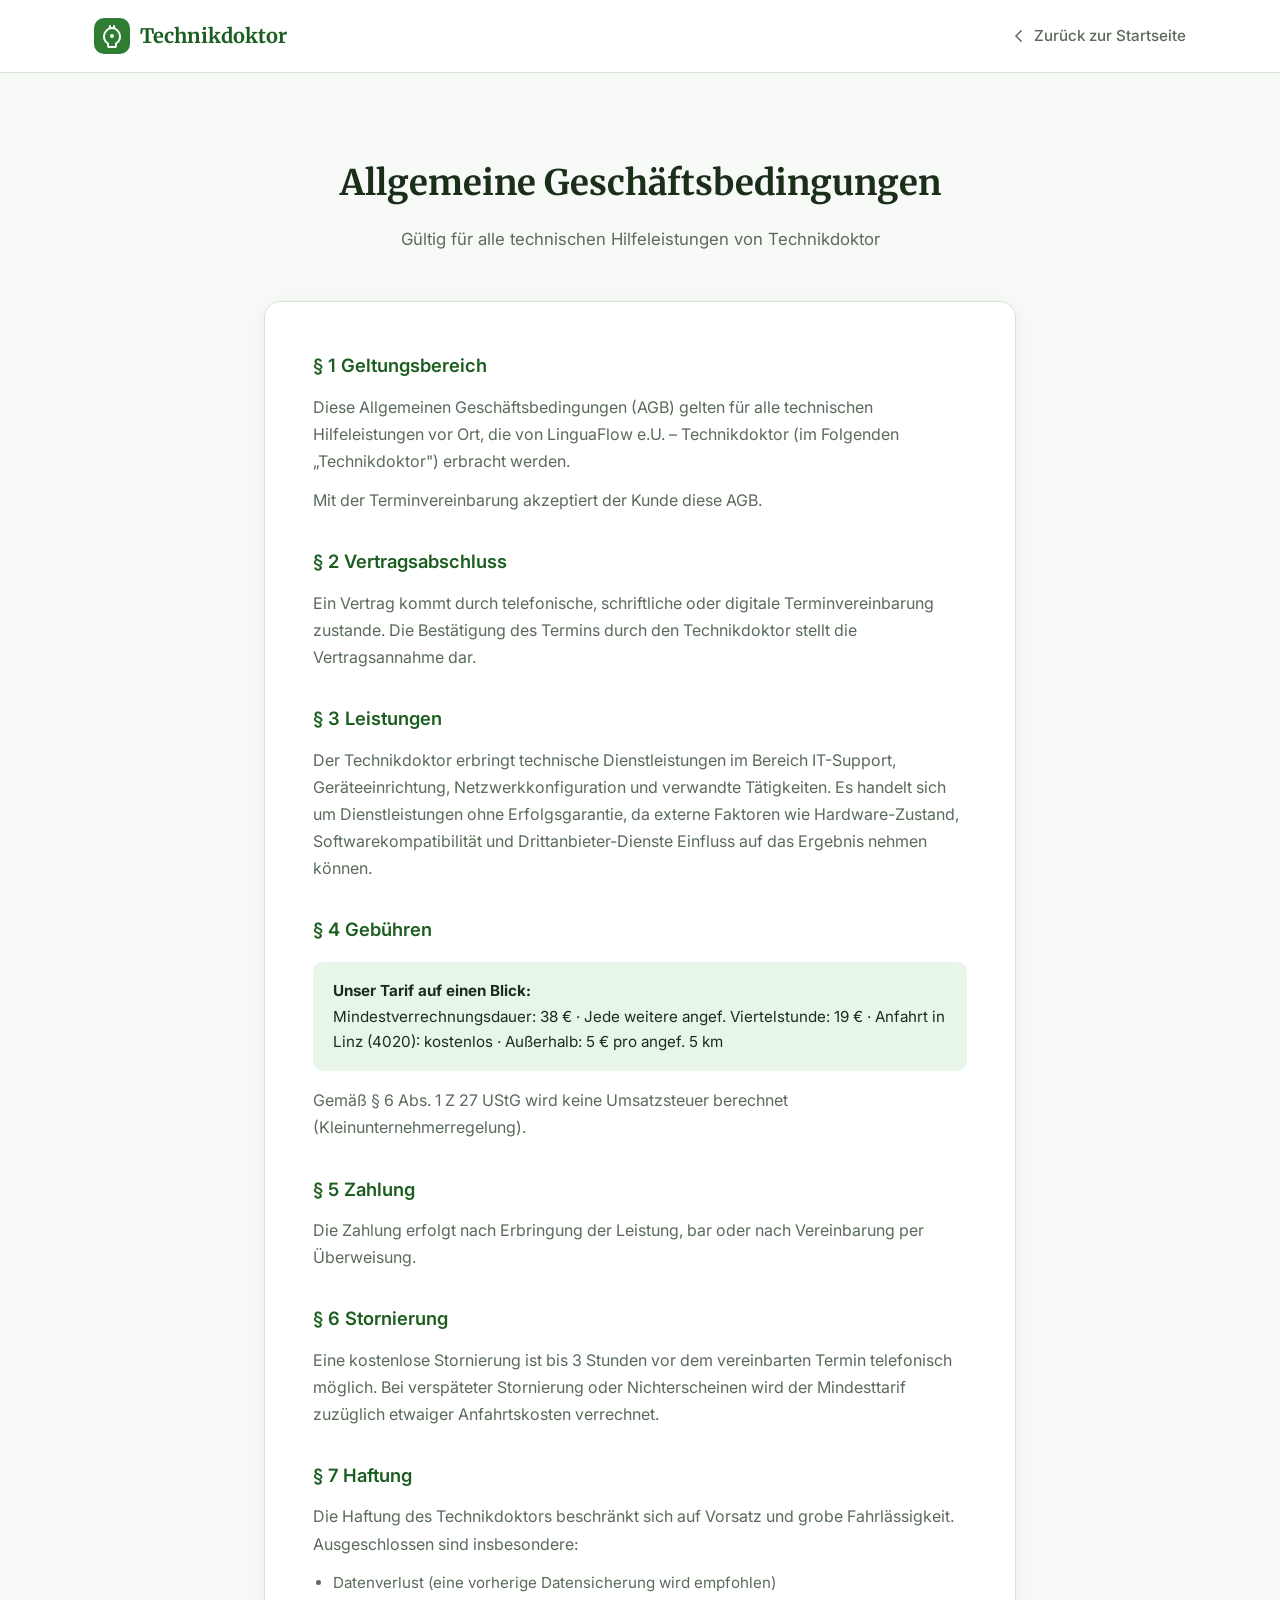
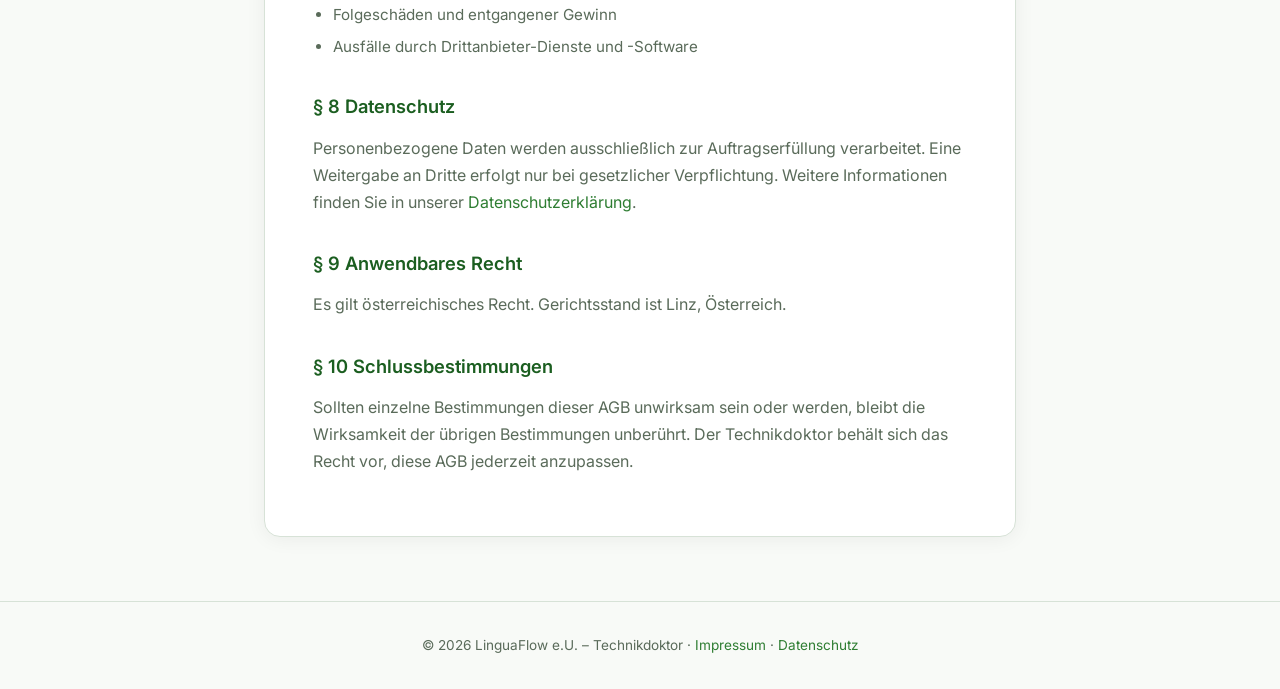
==== agb.html @ 2187cac1 "Technikdoktor Website Relaunch" ====
<!DOCTYPE html>
<html lang="de">
<head>
    <meta charset="UTF-8">
    <meta name="viewport" content="width=device-width, initial-scale=1.0">
    <title>AGB – Technikdoktor</title>
    <meta name="description" content="Allgemeine Geschäftsbedingungen von Technikdoktor – IT-Hausbesuchservice in Oberösterreich.">
    <link rel="preconnect" href="https://fonts.googleapis.com">
    <link rel="preconnect" href="https://fonts.gstatic.com" crossorigin>
    <link href="https://fonts.googleapis.com/css2?family=Inter:wght@300;400;500;600;700&family=Merriweather:wght@400;700&display=swap" rel="stylesheet">
    <style>
        *, *::before, *::after { margin: 0; padding: 0; box-sizing: border-box; }
        :root {
            --color-bg: #F8FAF7; --color-surface: #FFFFFF; --color-text: #1A2E1A;
            --color-text-secondary: #5A6B5A; --color-accent: #2E7D32;
            --color-accent-dark: #1B5E20; --color-accent-light: #E8F5E9;
            --color-border: #D7E2D7;
            --font-sans: 'Inter', -apple-system, BlinkMacSystemFont, sans-serif;
            --font-serif: 'Merriweather', Georgia, serif;
            --max-width: 800px; --radius: 16px;
            --shadow: 0 2px 20px rgba(0,0,0,0.06);
        }
        html { scroll-behavior: smooth; font-size: 16px; }
        body { font-family: var(--font-sans); background: var(--color-bg); color: var(--color-text); line-height: 1.7; -webkit-font-smoothing: antialiased; }

        nav { background: rgba(255,255,255,0.92); backdrop-filter: blur(20px); border-bottom: 1px solid var(--color-border); position: sticky; top: 0; z-index: 100; }
        nav .nav-inner { max-width: 1140px; margin: 0 auto; padding: 0 24px; display: flex; align-items: center; justify-content: space-between; height: 72px; }
        .nav-logo { display: flex; align-items: center; gap: 10px; font-family: var(--font-serif); font-weight: 700; font-size: 1.25rem; color: var(--color-accent-dark); text-decoration: none; }
        .nav-logo svg { width: 36px; height: 36px; }
        .nav-back { display: flex; align-items: center; gap: 6px; color: var(--color-text-secondary); text-decoration: none; font-size: 0.95rem; font-weight: 500; transition: 0.3s ease; }
        .nav-back:hover { color: var(--color-accent); }
        .nav-back svg { width: 18px; height: 18px; }

        .container { max-width: var(--max-width); margin: 0 auto; padding: 0 24px; }
        .page-header { padding: 80px 0 48px; text-align: center; }
        .page-header h1 { font-family: var(--font-serif); font-size: 2.2rem; margin-bottom: 12px; }
        .page-header p { color: var(--color-text-secondary); font-size: 1.05rem; }

        .content-card { background: var(--color-surface); border-radius: var(--radius); padding: 48px; box-shadow: var(--shadow); margin-bottom: 64px; border: 1px solid var(--color-border); }
        .content-card h2 { font-size: 1.15rem; color: var(--color-accent-dark); margin: 32px 0 12px; font-weight: 600; }
        .content-card h2:first-child { margin-top: 0; }
        .content-card p { color: var(--color-text-secondary); margin-bottom: 12px; }
        .content-card a { color: var(--color-accent); text-decoration: none; }
        .content-card a:hover { text-decoration: underline; }
        .content-card ul { margin: 8px 0 16px 20px; color: var(--color-text-secondary); }
        .content-card li { margin-bottom: 6px; font-size: 0.95rem; }

        .highlight-box { background: var(--color-accent-light); border-radius: 10px; padding: 16px 20px; margin: 16px 0; font-size: 0.95rem; color: var(--color-text); }

        footer { text-align: center; padding: 32px 0; color: var(--color-text-secondary); font-size: 0.85rem; border-top: 1px solid var(--color-border); }
        footer a { color: var(--color-accent); text-decoration: none; }

        @media (max-width: 768px) { .content-card { padding: 28px 20px; } }
    </style>
</head>
<body>

<nav>
    <div class="nav-inner">
        <a href="index.html" class="nav-logo">
            <svg viewBox="0 0 36 36" fill="none"><rect width="36" height="36" rx="10" fill="#2E7D32"/><path d="M10 18.5C10 14 13.5 10 18 10s8 4 8 8.5c0 3-1.5 5.5-4 7v2.5a1 1 0 01-1 1h-6a1 1 0 01-1-1v-2.5c-2.5-1.5-4-4-4-7z" stroke="#fff" stroke-width="2" stroke-linecap="round" stroke-linejoin="round"/><path d="M15 29h6M16 10V8M20 10V8" stroke="#fff" stroke-width="2" stroke-linecap="round"/><circle cx="18" cy="18" r="2" fill="#fff"/></svg>
            Technikdoktor
        </a>
        <a href="index.html" class="nav-back">
            <svg fill="none" viewBox="0 0 24 24" stroke="currentColor" stroke-width="2"><path stroke-linecap="round" d="M15 19l-7-7 7-7"/></svg>
            Zurück zur Startseite
        </a>
    </div>
</nav>

<div class="container">
    <div class="page-header">
        <h1>Allgemeine Geschäftsbedingungen</h1>
        <p>Gültig für alle technischen Hilfeleistungen von Technikdoktor</p>
    </div>

    <div class="content-card">
        <h2>§ 1 Geltungsbereich</h2>
        <p>Diese Allgemeinen Geschäftsbedingungen (AGB) gelten für alle technischen Hilfeleistungen vor Ort, die von LinguaFlow e.U. – Technikdoktor (im Folgenden „Technikdoktor") erbracht werden.</p>
        <p>Mit der Terminvereinbarung akzeptiert der Kunde diese AGB.</p>

        <h2>§ 2 Vertragsabschluss</h2>
        <p>Ein Vertrag kommt durch telefonische, schriftliche oder digitale Terminvereinbarung zustande. Die Bestätigung des Termins durch den Technikdoktor stellt die Vertragsannahme dar.</p>

        <h2>§ 3 Leistungen</h2>
        <p>Der Technikdoktor erbringt technische Dienstleistungen im Bereich IT-Support, Geräteeinrichtung, Netzwerkkonfiguration und verwandte Tätigkeiten. Es handelt sich um Dienstleistungen ohne Erfolgsgarantie, da externe Faktoren wie Hardware-Zustand, Softwarekompatibilität und Drittanbieter-Dienste Einfluss auf das Ergebnis nehmen können.</p>

        <h2>§ 4 Gebühren</h2>
        <div class="highlight-box">
            <strong>Unser Tarif auf einen Blick:</strong><br>
            Mindestverrechnungsdauer: 38 € · Jede weitere angef. Viertelstunde: 19 € · Anfahrt in Linz (4020): kostenlos · Außerhalb: 5 € pro angef. 5 km
        </div>
        <p>Gemäß § 6 Abs. 1 Z 27 UStG wird keine Umsatzsteuer berechnet (Kleinunternehmerregelung).</p>

        <h2>§ 5 Zahlung</h2>
        <p>Die Zahlung erfolgt nach Erbringung der Leistung, bar oder nach Vereinbarung per Überweisung.</p>

        <h2>§ 6 Stornierung</h2>
        <p>Eine kostenlose Stornierung ist bis 3 Stunden vor dem vereinbarten Termin telefonisch möglich. Bei verspäteter Stornierung oder Nichterscheinen wird der Mindesttarif zuzüglich etwaiger Anfahrtskosten verrechnet.</p>

        <h2>§ 7 Haftung</h2>
        <p>Die Haftung des Technikdoktors beschränkt sich auf Vorsatz und grobe Fahrlässigkeit. Ausgeschlossen sind insbesondere:</p>
        <ul>
            <li>Datenverlust (eine vorherige Datensicherung wird empfohlen)</li>
            <li>Folgeschäden und entgangener Gewinn</li>
            <li>Ausfälle durch Drittanbieter-Dienste und -Software</li>
        </ul>

        <h2>§ 8 Datenschutz</h2>
        <p>Personenbezogene Daten werden ausschließlich zur Auftragserfüllung verarbeitet. Eine Weitergabe an Dritte erfolgt nur bei gesetzlicher Verpflichtung. Weitere Informationen finden Sie in unserer <a href="datenschutz.html">Datenschutzerklärung</a>.</p>

        <h2>§ 9 Anwendbares Recht</h2>
        <p>Es gilt österreichisches Recht. Gerichtsstand ist Linz, Österreich.</p>

        <h2>§ 10 Schlussbestimmungen</h2>
        <p>Sollten einzelne Bestimmungen dieser AGB unwirksam sein oder werden, bleibt die Wirksamkeit der übrigen Bestimmungen unberührt. Der Technikdoktor behält sich das Recht vor, diese AGB jederzeit anzupassen.</p>
    </div>
</div>

<footer>
    <div class="container">
        <p>&copy; 2026 LinguaFlow e.U. – Technikdoktor &middot; <a href="impressum.html">Impressum</a> &middot; <a href="datenschutz.html">Datenschutz</a></p>
    </div>
</footer>

</body>
</html>
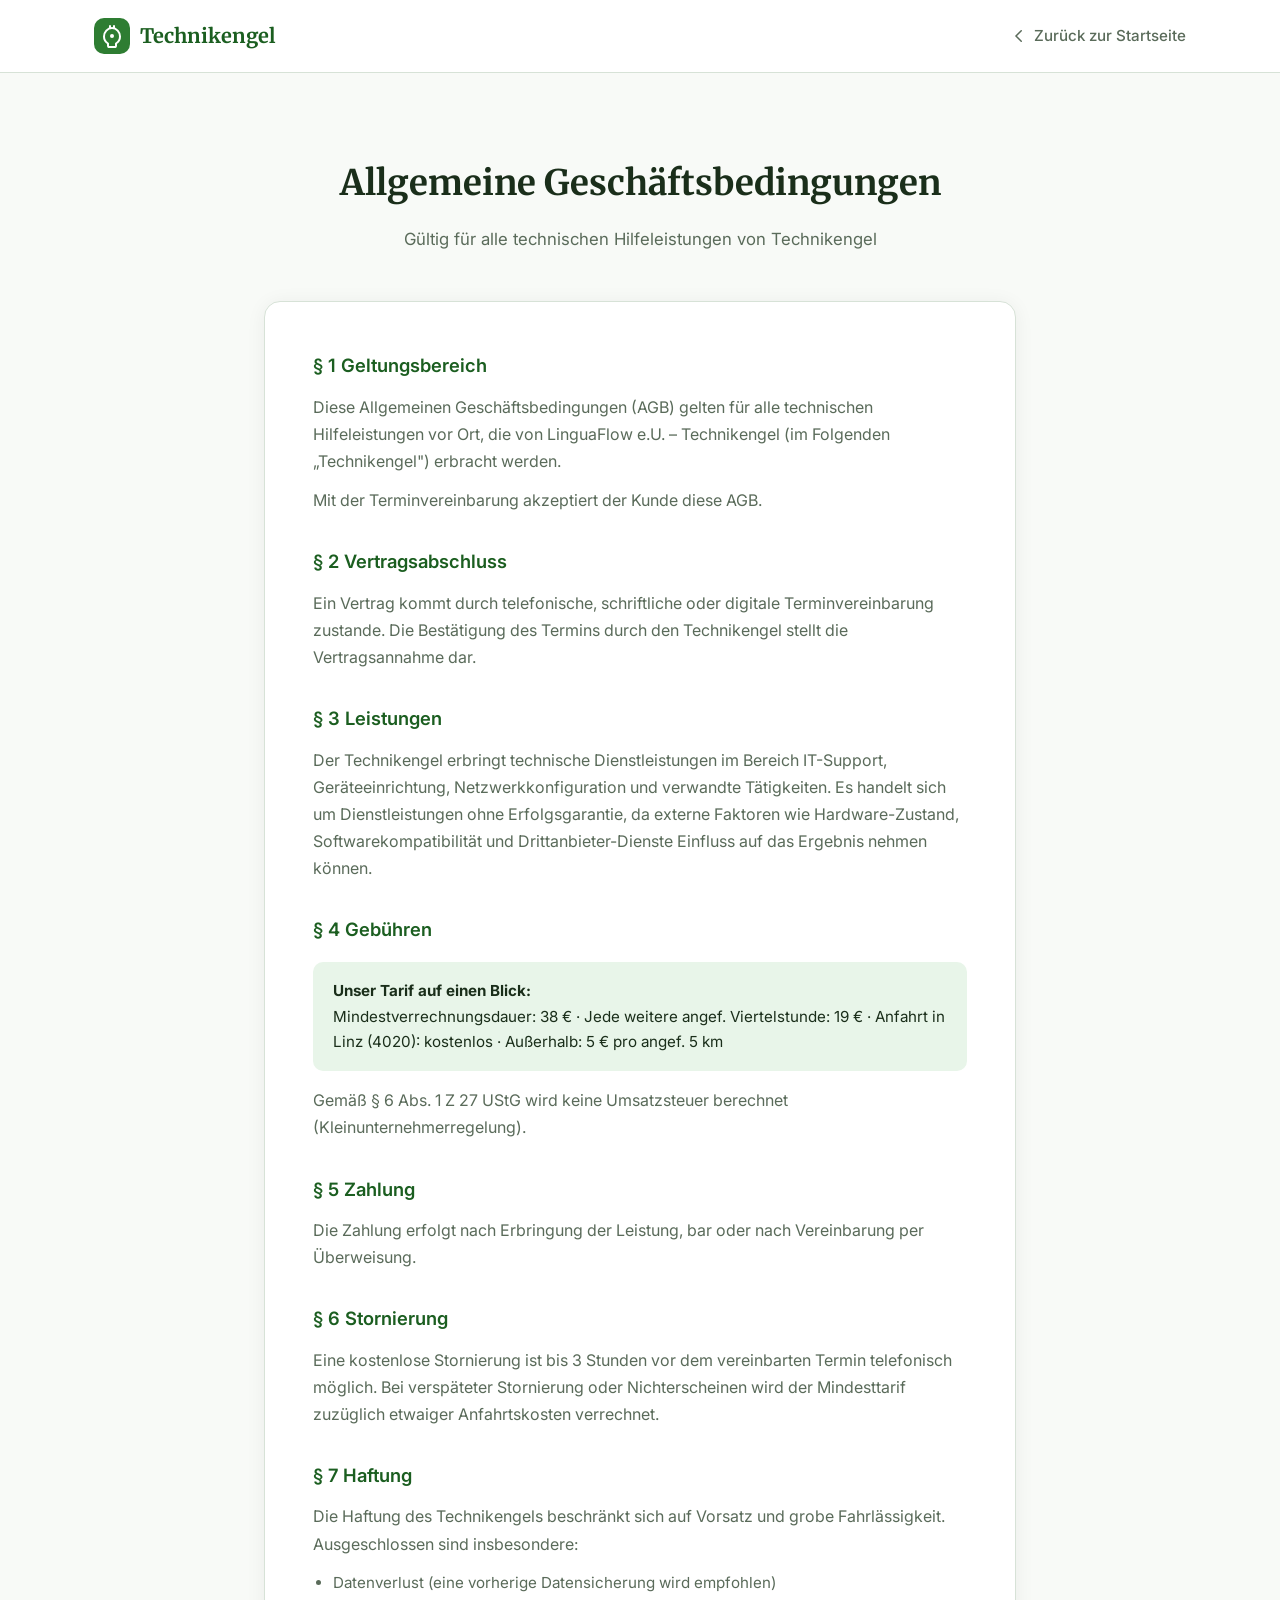
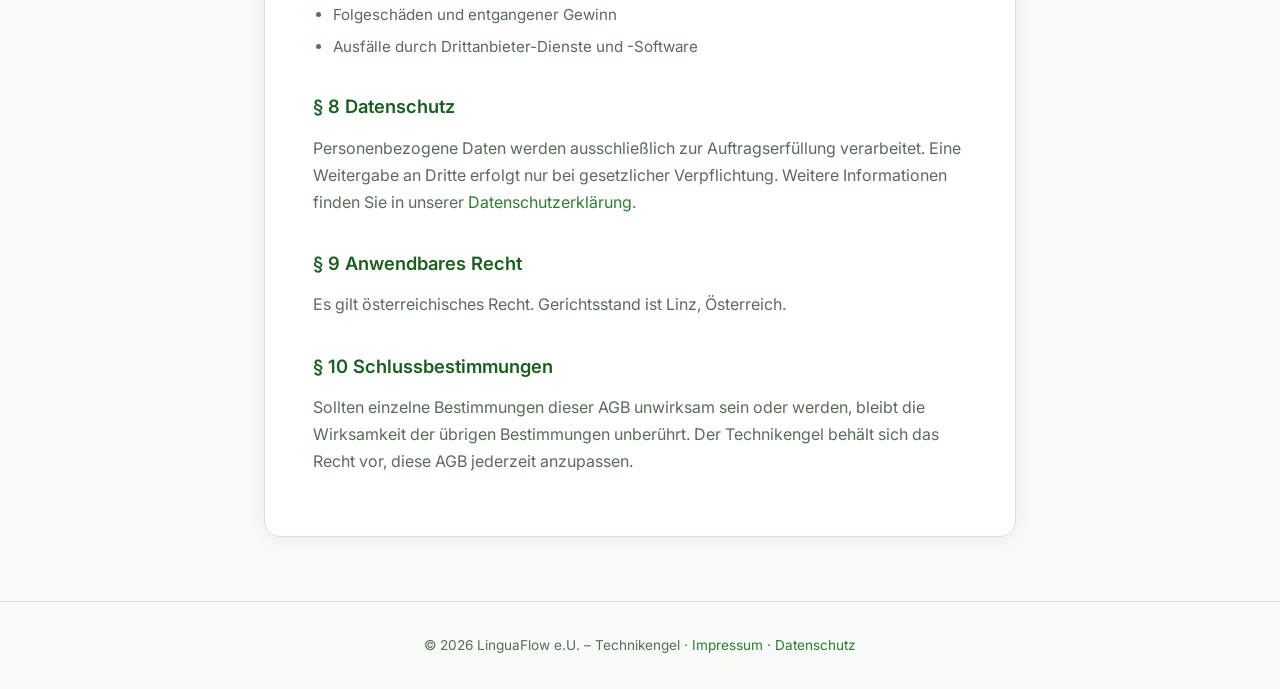
==== commit fe692bc6: "Rename site to Technikengel and move to technikengel.at / Website in Technikengel umbenennen und auf" ====
--- a/agb.html
+++ b/agb.html
@@ -3,8 +3,8 @@
 <head>
     <meta charset="UTF-8">
     <meta name="viewport" content="width=device-width, initial-scale=1.0">
-    <title>AGB – Technikdoktor</title>
-    <meta name="description" content="Allgemeine Geschäftsbedingungen von Technikdoktor – IT-Hausbesuchservice in Oberösterreich.">
+    <title>AGB – Technikengel</title>
+    <meta name="description" content="Allgemeine Geschäftsbedingungen von Technikengel – IT-Hausbesuchservice in Oberösterreich.">
     <link rel="preconnect" href="https://fonts.googleapis.com">
     <link rel="preconnect" href="https://fonts.gstatic.com" crossorigin>
     <link href="https://fonts.googleapis.com/css2?family=Inter:wght@300;400;500;600;700&family=Merriweather:wght@400;700&display=swap" rel="stylesheet">
@@ -59,7 +59,7 @@
     <div class="nav-inner">
         <a href="index.html" class="nav-logo">
             <svg viewBox="0 0 36 36" fill="none"><rect width="36" height="36" rx="10" fill="#2E7D32"/><path d="M10 18.5C10 14 13.5 10 18 10s8 4 8 8.5c0 3-1.5 5.5-4 7v2.5a1 1 0 01-1 1h-6a1 1 0 01-1-1v-2.5c-2.5-1.5-4-4-4-7z" stroke="#fff" stroke-width="2" stroke-linecap="round" stroke-linejoin="round"/><path d="M15 29h6M16 10V8M20 10V8" stroke="#fff" stroke-width="2" stroke-linecap="round"/><circle cx="18" cy="18" r="2" fill="#fff"/></svg>
-            Technikdoktor
+            Technikengel
         </a>
         <a href="index.html" class="nav-back">
             <svg fill="none" viewBox="0 0 24 24" stroke="currentColor" stroke-width="2"><path stroke-linecap="round" d="M15 19l-7-7 7-7"/></svg>
@@ -71,19 +71,19 @@
 <div class="container">
     <div class="page-header">
         <h1>Allgemeine Geschäftsbedingungen</h1>
-        <p>Gültig für alle technischen Hilfeleistungen von Technikdoktor</p>
+        <p>Gültig für alle technischen Hilfeleistungen von Technikengel</p>
     </div>
 
     <div class="content-card">
         <h2>§ 1 Geltungsbereich</h2>
-        <p>Diese Allgemeinen Geschäftsbedingungen (AGB) gelten für alle technischen Hilfeleistungen vor Ort, die von LinguaFlow e.U. – Technikdoktor (im Folgenden „Technikdoktor") erbracht werden.</p>
+        <p>Diese Allgemeinen Geschäftsbedingungen (AGB) gelten für alle technischen Hilfeleistungen vor Ort, die von LinguaFlow e.U. – Technikengel (im Folgenden „Technikengel") erbracht werden.</p>
         <p>Mit der Terminvereinbarung akzeptiert der Kunde diese AGB.</p>
 
         <h2>§ 2 Vertragsabschluss</h2>
-        <p>Ein Vertrag kommt durch telefonische, schriftliche oder digitale Terminvereinbarung zustande. Die Bestätigung des Termins durch den Technikdoktor stellt die Vertragsannahme dar.</p>
+        <p>Ein Vertrag kommt durch telefonische, schriftliche oder digitale Terminvereinbarung zustande. Die Bestätigung des Termins durch den Technikengel stellt die Vertragsannahme dar.</p>
 
         <h2>§ 3 Leistungen</h2>
-        <p>Der Technikdoktor erbringt technische Dienstleistungen im Bereich IT-Support, Geräteeinrichtung, Netzwerkkonfiguration und verwandte Tätigkeiten. Es handelt sich um Dienstleistungen ohne Erfolgsgarantie, da externe Faktoren wie Hardware-Zustand, Softwarekompatibilität und Drittanbieter-Dienste Einfluss auf das Ergebnis nehmen können.</p>
+        <p>Der Technikengel erbringt technische Dienstleistungen im Bereich IT-Support, Geräteeinrichtung, Netzwerkkonfiguration und verwandte Tätigkeiten. Es handelt sich um Dienstleistungen ohne Erfolgsgarantie, da externe Faktoren wie Hardware-Zustand, Softwarekompatibilität und Drittanbieter-Dienste Einfluss auf das Ergebnis nehmen können.</p>
 
         <h2>§ 4 Gebühren</h2>
         <div class="highlight-box">
@@ -99,7 +99,7 @@
         <p>Eine kostenlose Stornierung ist bis 3 Stunden vor dem vereinbarten Termin telefonisch möglich. Bei verspäteter Stornierung oder Nichterscheinen wird der Mindesttarif zuzüglich etwaiger Anfahrtskosten verrechnet.</p>
 
         <h2>§ 7 Haftung</h2>
-        <p>Die Haftung des Technikdoktors beschränkt sich auf Vorsatz und grobe Fahrlässigkeit. Ausgeschlossen sind insbesondere:</p>
+        <p>Die Haftung des Technikengels beschränkt sich auf Vorsatz und grobe Fahrlässigkeit. Ausgeschlossen sind insbesondere:</p>
         <ul>
             <li>Datenverlust (eine vorherige Datensicherung wird empfohlen)</li>
             <li>Folgeschäden und entgangener Gewinn</li>
@@ -113,15 +113,18 @@
         <p>Es gilt österreichisches Recht. Gerichtsstand ist Linz, Österreich.</p>
 
         <h2>§ 10 Schlussbestimmungen</h2>
-        <p>Sollten einzelne Bestimmungen dieser AGB unwirksam sein oder werden, bleibt die Wirksamkeit der übrigen Bestimmungen unberührt. Der Technikdoktor behält sich das Recht vor, diese AGB jederzeit anzupassen.</p>
+        <p>Sollten einzelne Bestimmungen dieser AGB unwirksam sein oder werden, bleibt die Wirksamkeit der übrigen Bestimmungen unberührt. Der Technikengel behält sich das Recht vor, diese AGB jederzeit anzupassen.</p>
     </div>
 </div>
 
 <footer>
     <div class="container">
-        <p>&copy; 2026 LinguaFlow e.U. – Technikdoktor &middot; <a href="impressum.html">Impressum</a> &middot; <a href="datenschutz.html">Datenschutz</a></p>
+        <p>&copy; 2026 LinguaFlow e.U. – Technikengel &middot; <a href="impressum.html">Impressum</a> &middot; <a href="datenschutz.html">Datenschutz</a></p>
     </div>
 </footer>
 
+<!-- Cloudflare Web Analytics / Besucher-Statistik -->
+<script defer src="https://static.cloudflareinsights.com/beacon.min.js" data-cf-beacon='{"token": "de34199098b642ef9dbeacb883ad72a1"}'></script>
+<!-- End Cloudflare Web Analytics -->
 </body>
 </html>
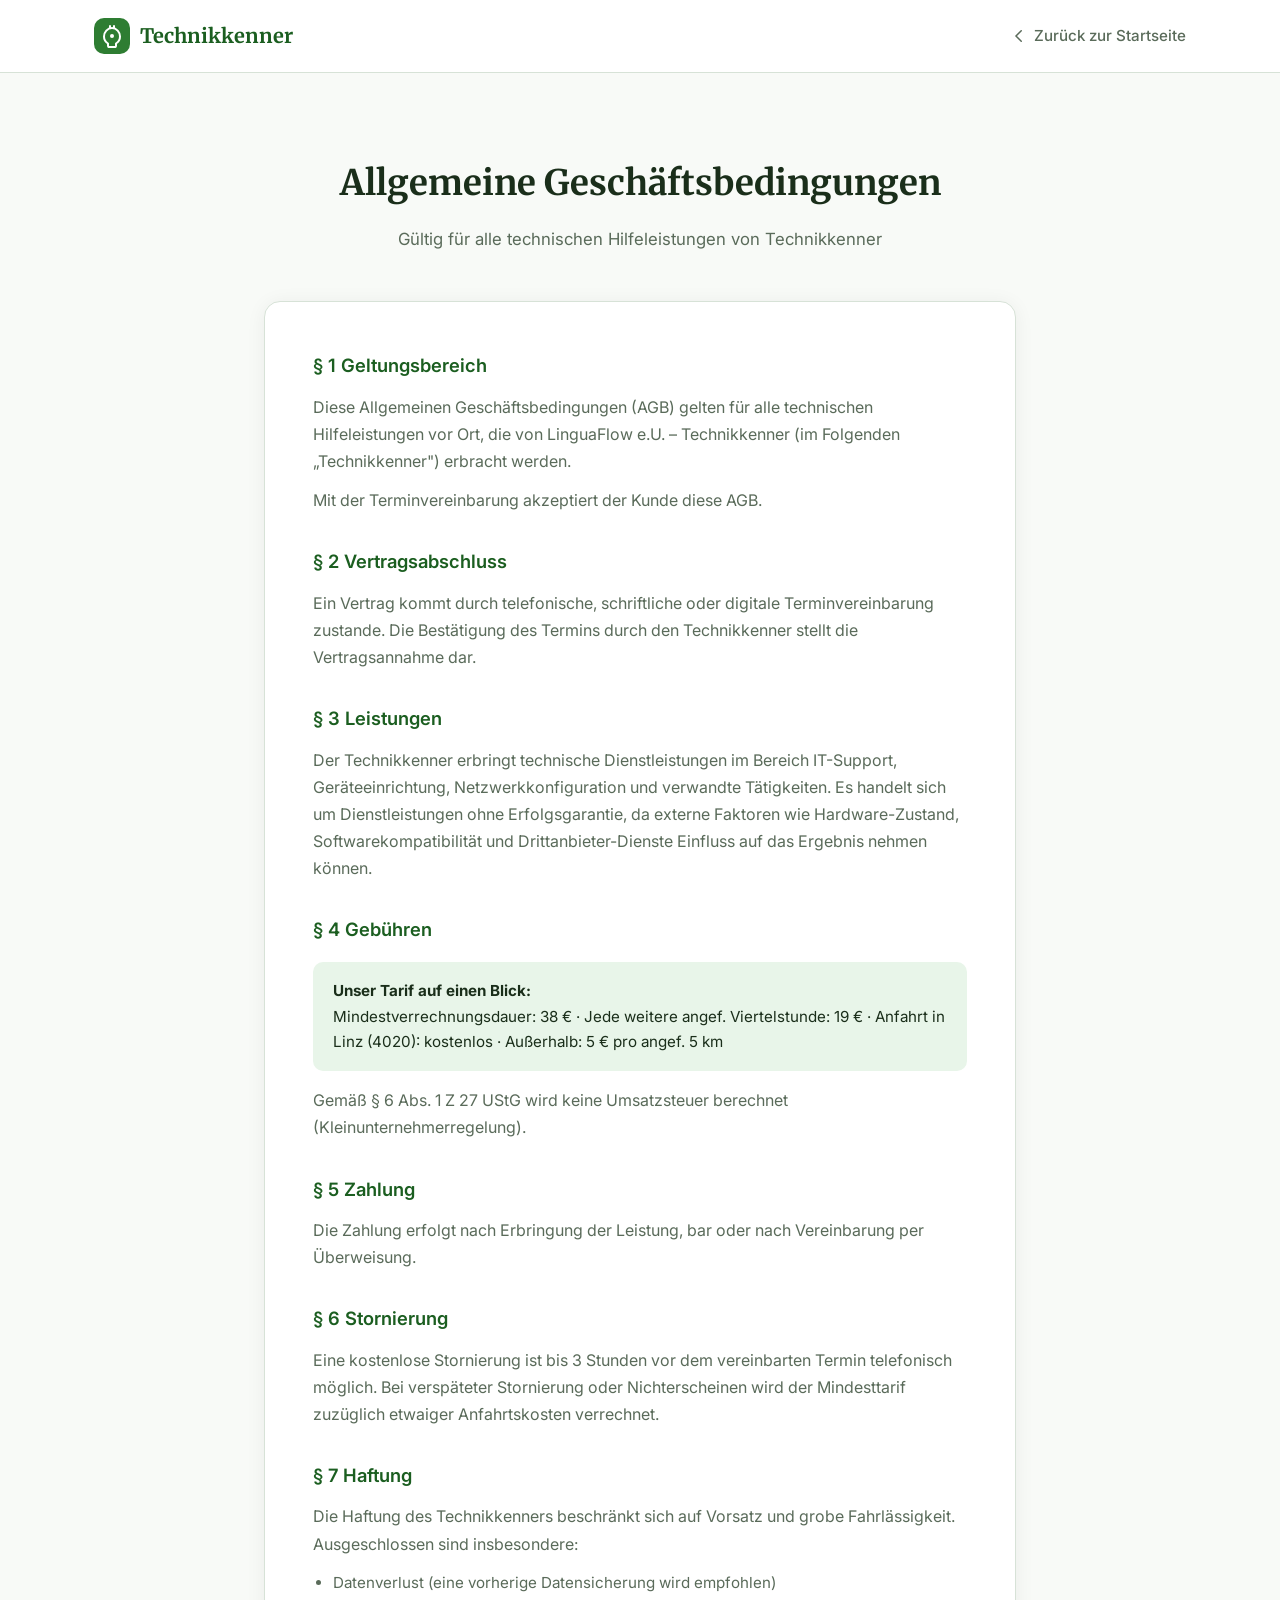
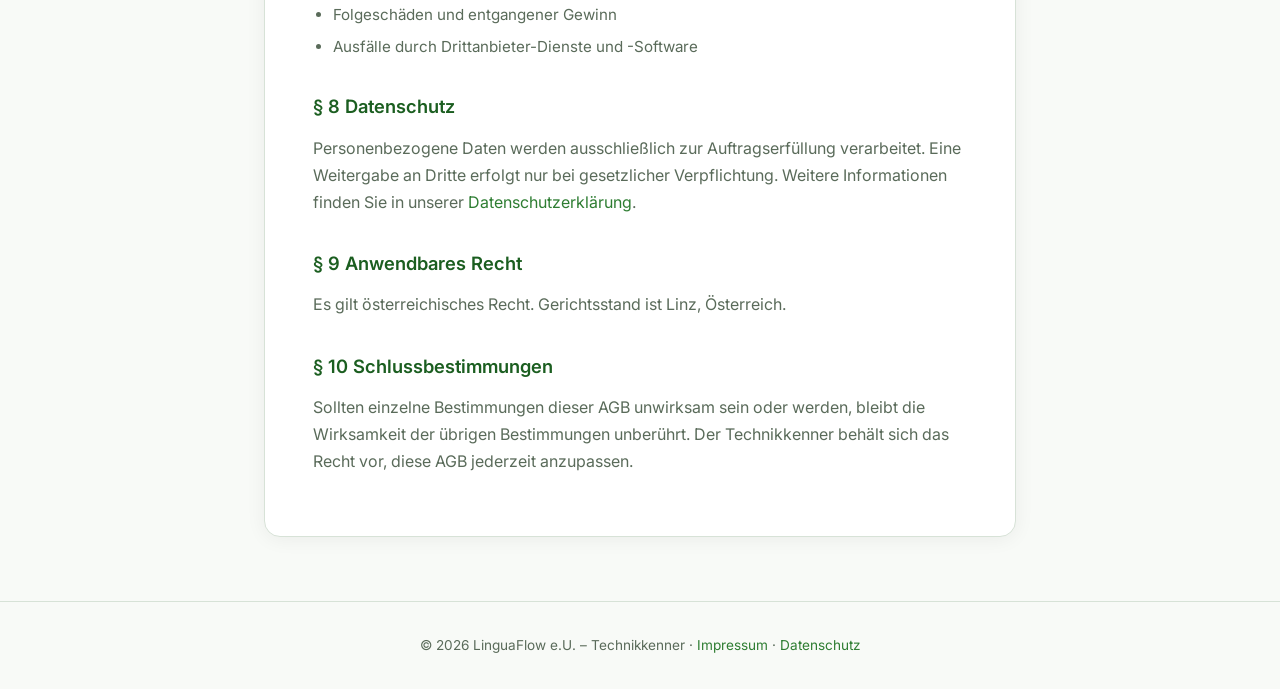
==== commit 60acb0e5: "Rename site to Technikkenner and move to technikkenner.at / Website in Technikkenner umbenennen und " ====
--- a/agb.html
+++ b/agb.html
@@ -3,8 +3,8 @@
 <head>
     <meta charset="UTF-8">
     <meta name="viewport" content="width=device-width, initial-scale=1.0">
-    <title>AGB – Technikengel</title>
-    <meta name="description" content="Allgemeine Geschäftsbedingungen von Technikengel – IT-Hausbesuchservice in Oberösterreich.">
+    <title>AGB – Technikkenner</title>
+    <meta name="description" content="Allgemeine Geschäftsbedingungen von Technikkenner – IT-Hausbesuchservice in Oberösterreich.">
     <link rel="preconnect" href="https://fonts.googleapis.com">
     <link rel="preconnect" href="https://fonts.gstatic.com" crossorigin>
     <link href="https://fonts.googleapis.com/css2?family=Inter:wght@300;400;500;600;700&family=Merriweather:wght@400;700&display=swap" rel="stylesheet">
@@ -59,7 +59,7 @@
     <div class="nav-inner">
         <a href="index.html" class="nav-logo">
             <svg viewBox="0 0 36 36" fill="none"><rect width="36" height="36" rx="10" fill="#2E7D32"/><path d="M10 18.5C10 14 13.5 10 18 10s8 4 8 8.5c0 3-1.5 5.5-4 7v2.5a1 1 0 01-1 1h-6a1 1 0 01-1-1v-2.5c-2.5-1.5-4-4-4-7z" stroke="#fff" stroke-width="2" stroke-linecap="round" stroke-linejoin="round"/><path d="M15 29h6M16 10V8M20 10V8" stroke="#fff" stroke-width="2" stroke-linecap="round"/><circle cx="18" cy="18" r="2" fill="#fff"/></svg>
-            Technikengel
+            Technikkenner
         </a>
         <a href="index.html" class="nav-back">
             <svg fill="none" viewBox="0 0 24 24" stroke="currentColor" stroke-width="2"><path stroke-linecap="round" d="M15 19l-7-7 7-7"/></svg>
@@ -71,19 +71,19 @@
 <div class="container">
     <div class="page-header">
         <h1>Allgemeine Geschäftsbedingungen</h1>
-        <p>Gültig für alle technischen Hilfeleistungen von Technikengel</p>
+        <p>Gültig für alle technischen Hilfeleistungen von Technikkenner</p>
     </div>
 
     <div class="content-card">
         <h2>§ 1 Geltungsbereich</h2>
-        <p>Diese Allgemeinen Geschäftsbedingungen (AGB) gelten für alle technischen Hilfeleistungen vor Ort, die von LinguaFlow e.U. – Technikengel (im Folgenden „Technikengel") erbracht werden.</p>
+        <p>Diese Allgemeinen Geschäftsbedingungen (AGB) gelten für alle technischen Hilfeleistungen vor Ort, die von LinguaFlow e.U. – Technikkenner (im Folgenden „Technikkenner") erbracht werden.</p>
         <p>Mit der Terminvereinbarung akzeptiert der Kunde diese AGB.</p>
 
         <h2>§ 2 Vertragsabschluss</h2>
-        <p>Ein Vertrag kommt durch telefonische, schriftliche oder digitale Terminvereinbarung zustande. Die Bestätigung des Termins durch den Technikengel stellt die Vertragsannahme dar.</p>
+        <p>Ein Vertrag kommt durch telefonische, schriftliche oder digitale Terminvereinbarung zustande. Die Bestätigung des Termins durch den Technikkenner stellt die Vertragsannahme dar.</p>
 
         <h2>§ 3 Leistungen</h2>
-        <p>Der Technikengel erbringt technische Dienstleistungen im Bereich IT-Support, Geräteeinrichtung, Netzwerkkonfiguration und verwandte Tätigkeiten. Es handelt sich um Dienstleistungen ohne Erfolgsgarantie, da externe Faktoren wie Hardware-Zustand, Softwarekompatibilität und Drittanbieter-Dienste Einfluss auf das Ergebnis nehmen können.</p>
+        <p>Der Technikkenner erbringt technische Dienstleistungen im Bereich IT-Support, Geräteeinrichtung, Netzwerkkonfiguration und verwandte Tätigkeiten. Es handelt sich um Dienstleistungen ohne Erfolgsgarantie, da externe Faktoren wie Hardware-Zustand, Softwarekompatibilität und Drittanbieter-Dienste Einfluss auf das Ergebnis nehmen können.</p>
 
         <h2>§ 4 Gebühren</h2>
         <div class="highlight-box">
@@ -99,7 +99,7 @@
         <p>Eine kostenlose Stornierung ist bis 3 Stunden vor dem vereinbarten Termin telefonisch möglich. Bei verspäteter Stornierung oder Nichterscheinen wird der Mindesttarif zuzüglich etwaiger Anfahrtskosten verrechnet.</p>
 
         <h2>§ 7 Haftung</h2>
-        <p>Die Haftung des Technikengels beschränkt sich auf Vorsatz und grobe Fahrlässigkeit. Ausgeschlossen sind insbesondere:</p>
+        <p>Die Haftung des Technikkenners beschränkt sich auf Vorsatz und grobe Fahrlässigkeit. Ausgeschlossen sind insbesondere:</p>
         <ul>
             <li>Datenverlust (eine vorherige Datensicherung wird empfohlen)</li>
             <li>Folgeschäden und entgangener Gewinn</li>
@@ -113,13 +113,13 @@
         <p>Es gilt österreichisches Recht. Gerichtsstand ist Linz, Österreich.</p>
 
         <h2>§ 10 Schlussbestimmungen</h2>
-        <p>Sollten einzelne Bestimmungen dieser AGB unwirksam sein oder werden, bleibt die Wirksamkeit der übrigen Bestimmungen unberührt. Der Technikengel behält sich das Recht vor, diese AGB jederzeit anzupassen.</p>
+        <p>Sollten einzelne Bestimmungen dieser AGB unwirksam sein oder werden, bleibt die Wirksamkeit der übrigen Bestimmungen unberührt. Der Technikkenner behält sich das Recht vor, diese AGB jederzeit anzupassen.</p>
     </div>
 </div>
 
 <footer>
     <div class="container">
-        <p>&copy; 2026 LinguaFlow e.U. – Technikengel &middot; <a href="impressum.html">Impressum</a> &middot; <a href="datenschutz.html">Datenschutz</a></p>
+        <p>&copy; 2026 LinguaFlow e.U. – Technikkenner &middot; <a href="impressum.html">Impressum</a> &middot; <a href="datenschutz.html">Datenschutz</a></p>
     </div>
 </footer>
 
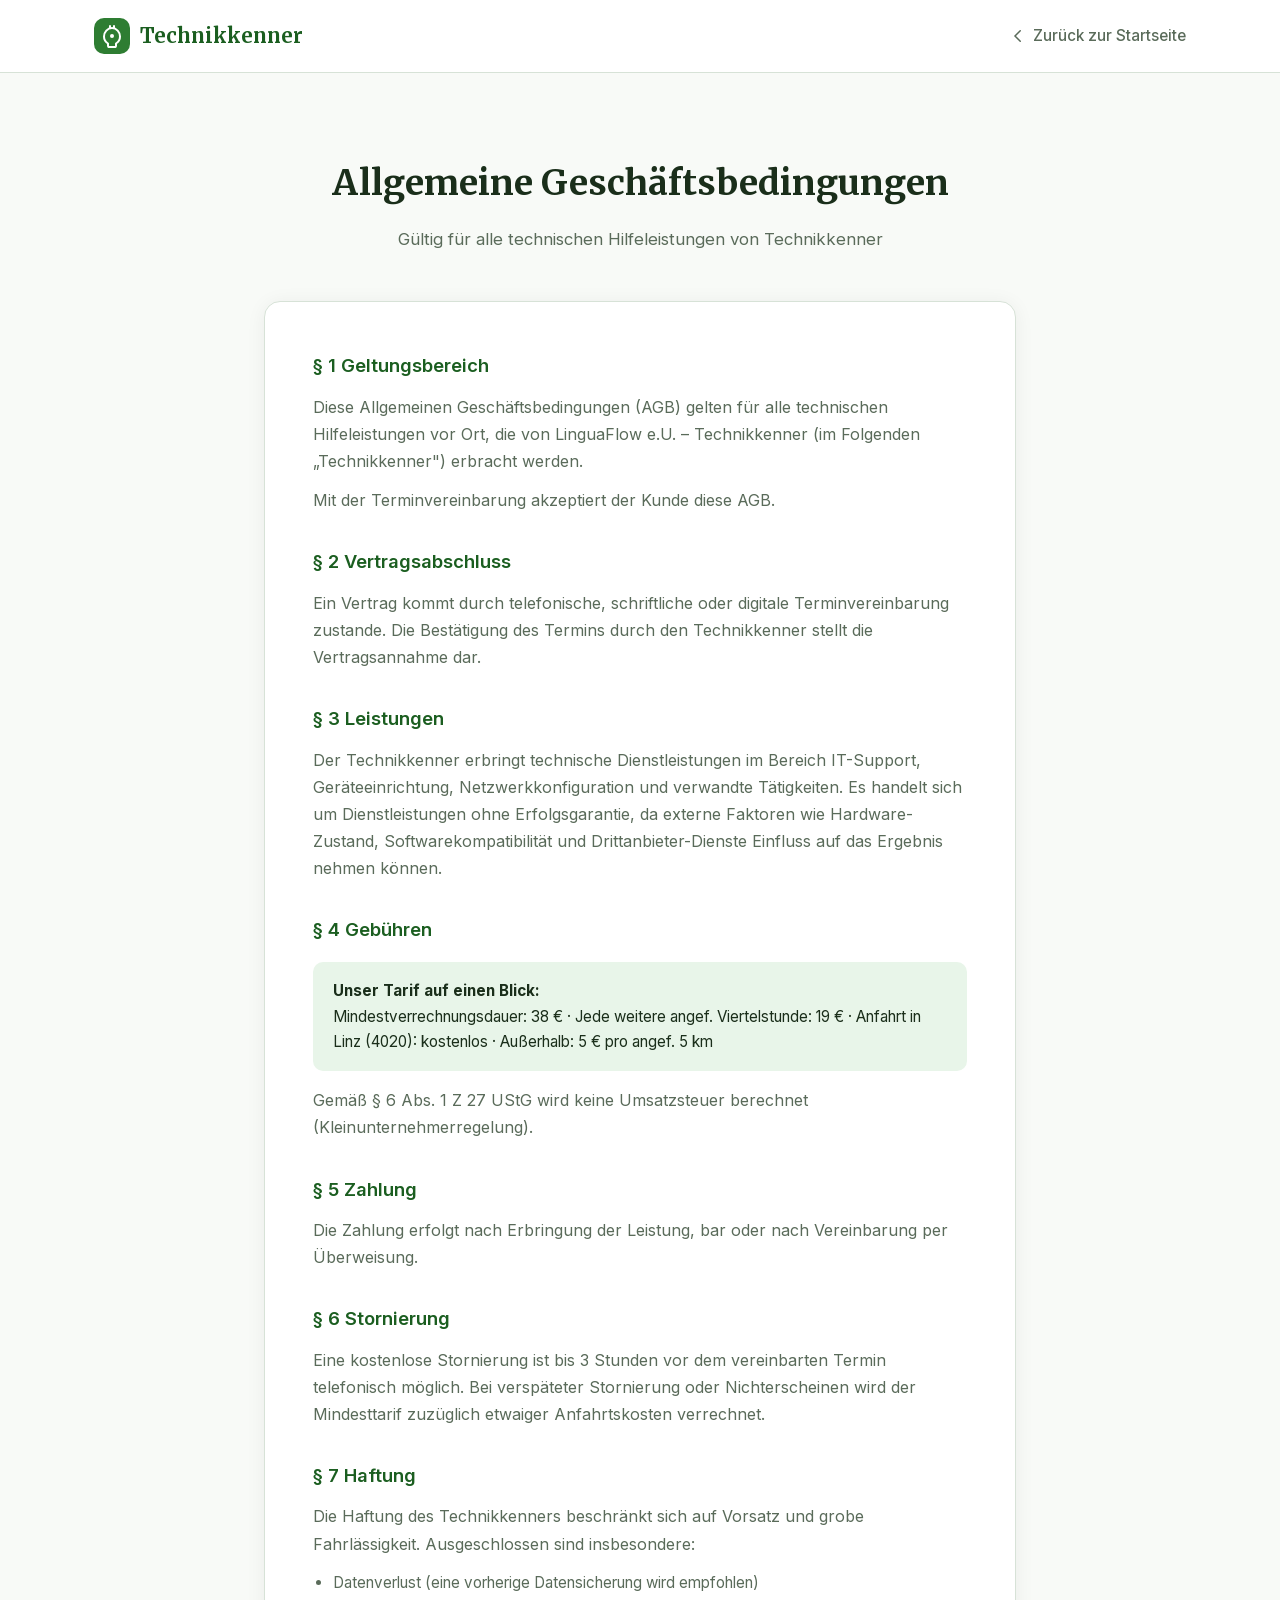
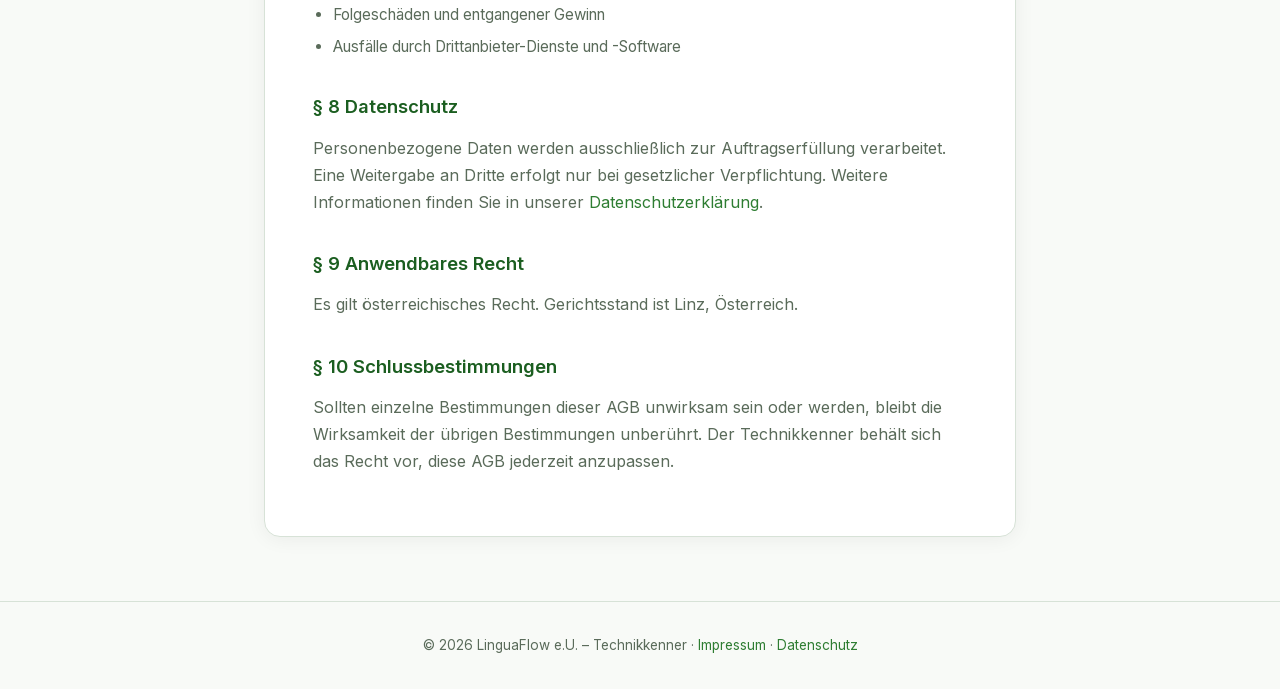
==== commit 06e5fce0: "New hero text, new email, SEO and privacy fixes, self-hosted fonts / Neuer Hero-Text, neue E-Mail, S" ====
--- a/agb.html
+++ b/agb.html
@@ -5,9 +5,7 @@
     <meta name="viewport" content="width=device-width, initial-scale=1.0">
     <title>AGB – Technikkenner</title>
     <meta name="description" content="Allgemeine Geschäftsbedingungen von Technikkenner – IT-Hausbesuchservice in Oberösterreich.">
-    <link rel="preconnect" href="https://fonts.googleapis.com">
-    <link rel="preconnect" href="https://fonts.gstatic.com" crossorigin>
-    <link href="https://fonts.googleapis.com/css2?family=Inter:wght@300;400;500;600;700&family=Merriweather:wght@400;700&display=swap" rel="stylesheet">
+    <link rel="stylesheet" href="fonts/fonts.css">
     <style>
         *, *::before, *::after { margin: 0; padding: 0; box-sizing: border-box; }
         :root {
--- a/fonts/fonts.css
+++ b/fonts/fonts.css
@@ -0,0 +1,59 @@
+/* Self-hosted Google Fonts (latin) – no data sent to Google / Selbst gehostet, keine Daten an Google */
+@font-face {
+  font-family: 'Inter';
+  font-style: normal;
+  font-weight: 300;
+  font-display: swap;
+  src: url(inter-0.woff2) format('woff2');
+  unicode-range: U+0000-00FF, U+0131, U+0152-0153, U+02BB-02BC, U+02C6, U+02DA, U+02DC, U+0304, U+0308, U+0329, U+2000-206F, U+20AC, U+2122, U+2191, U+2193, U+2212, U+2215, U+FEFF, U+FFFD;
+}
+@font-face {
+  font-family: 'Inter';
+  font-style: normal;
+  font-weight: 400;
+  font-display: swap;
+  src: url(inter-0.woff2) format('woff2');
+  unicode-range: U+0000-00FF, U+0131, U+0152-0153, U+02BB-02BC, U+02C6, U+02DA, U+02DC, U+0304, U+0308, U+0329, U+2000-206F, U+20AC, U+2122, U+2191, U+2193, U+2212, U+2215, U+FEFF, U+FFFD;
+}
+@font-face {
+  font-family: 'Inter';
+  font-style: normal;
+  font-weight: 500;
+  font-display: swap;
+  src: url(inter-0.woff2) format('woff2');
+  unicode-range: U+0000-00FF, U+0131, U+0152-0153, U+02BB-02BC, U+02C6, U+02DA, U+02DC, U+0304, U+0308, U+0329, U+2000-206F, U+20AC, U+2122, U+2191, U+2193, U+2212, U+2215, U+FEFF, U+FFFD;
+}
+@font-face {
+  font-family: 'Inter';
+  font-style: normal;
+  font-weight: 600;
+  font-display: swap;
+  src: url(inter-0.woff2) format('woff2');
+  unicode-range: U+0000-00FF, U+0131, U+0152-0153, U+02BB-02BC, U+02C6, U+02DA, U+02DC, U+0304, U+0308, U+0329, U+2000-206F, U+20AC, U+2122, U+2191, U+2193, U+2212, U+2215, U+FEFF, U+FFFD;
+}
+@font-face {
+  font-family: 'Inter';
+  font-style: normal;
+  font-weight: 700;
+  font-display: swap;
+  src: url(inter-0.woff2) format('woff2');
+  unicode-range: U+0000-00FF, U+0131, U+0152-0153, U+02BB-02BC, U+02C6, U+02DA, U+02DC, U+0304, U+0308, U+0329, U+2000-206F, U+20AC, U+2122, U+2191, U+2193, U+2212, U+2215, U+FEFF, U+FFFD;
+}
+@font-face {
+  font-family: 'Merriweather';
+  font-style: normal;
+  font-weight: 400;
+  font-stretch: 100%;
+  font-display: swap;
+  src: url(merriweather-1.woff2) format('woff2');
+  unicode-range: U+0000-00FF, U+0131, U+0152-0153, U+02BB-02BC, U+02C6, U+02DA, U+02DC, U+0304, U+0308, U+0329, U+2000-206F, U+20AC, U+2122, U+2191, U+2193, U+2212, U+2215, U+FEFF, U+FFFD;
+}
+@font-face {
+  font-family: 'Merriweather';
+  font-style: normal;
+  font-weight: 700;
+  font-stretch: 100%;
+  font-display: swap;
+  src: url(merriweather-1.woff2) format('woff2');
+  unicode-range: U+0000-00FF, U+0131, U+0152-0153, U+02BB-02BC, U+02C6, U+02DA, U+02DC, U+0304, U+0308, U+0329, U+2000-206F, U+20AC, U+2122, U+2191, U+2193, U+2212, U+2215, U+FEFF, U+FFFD;
+}
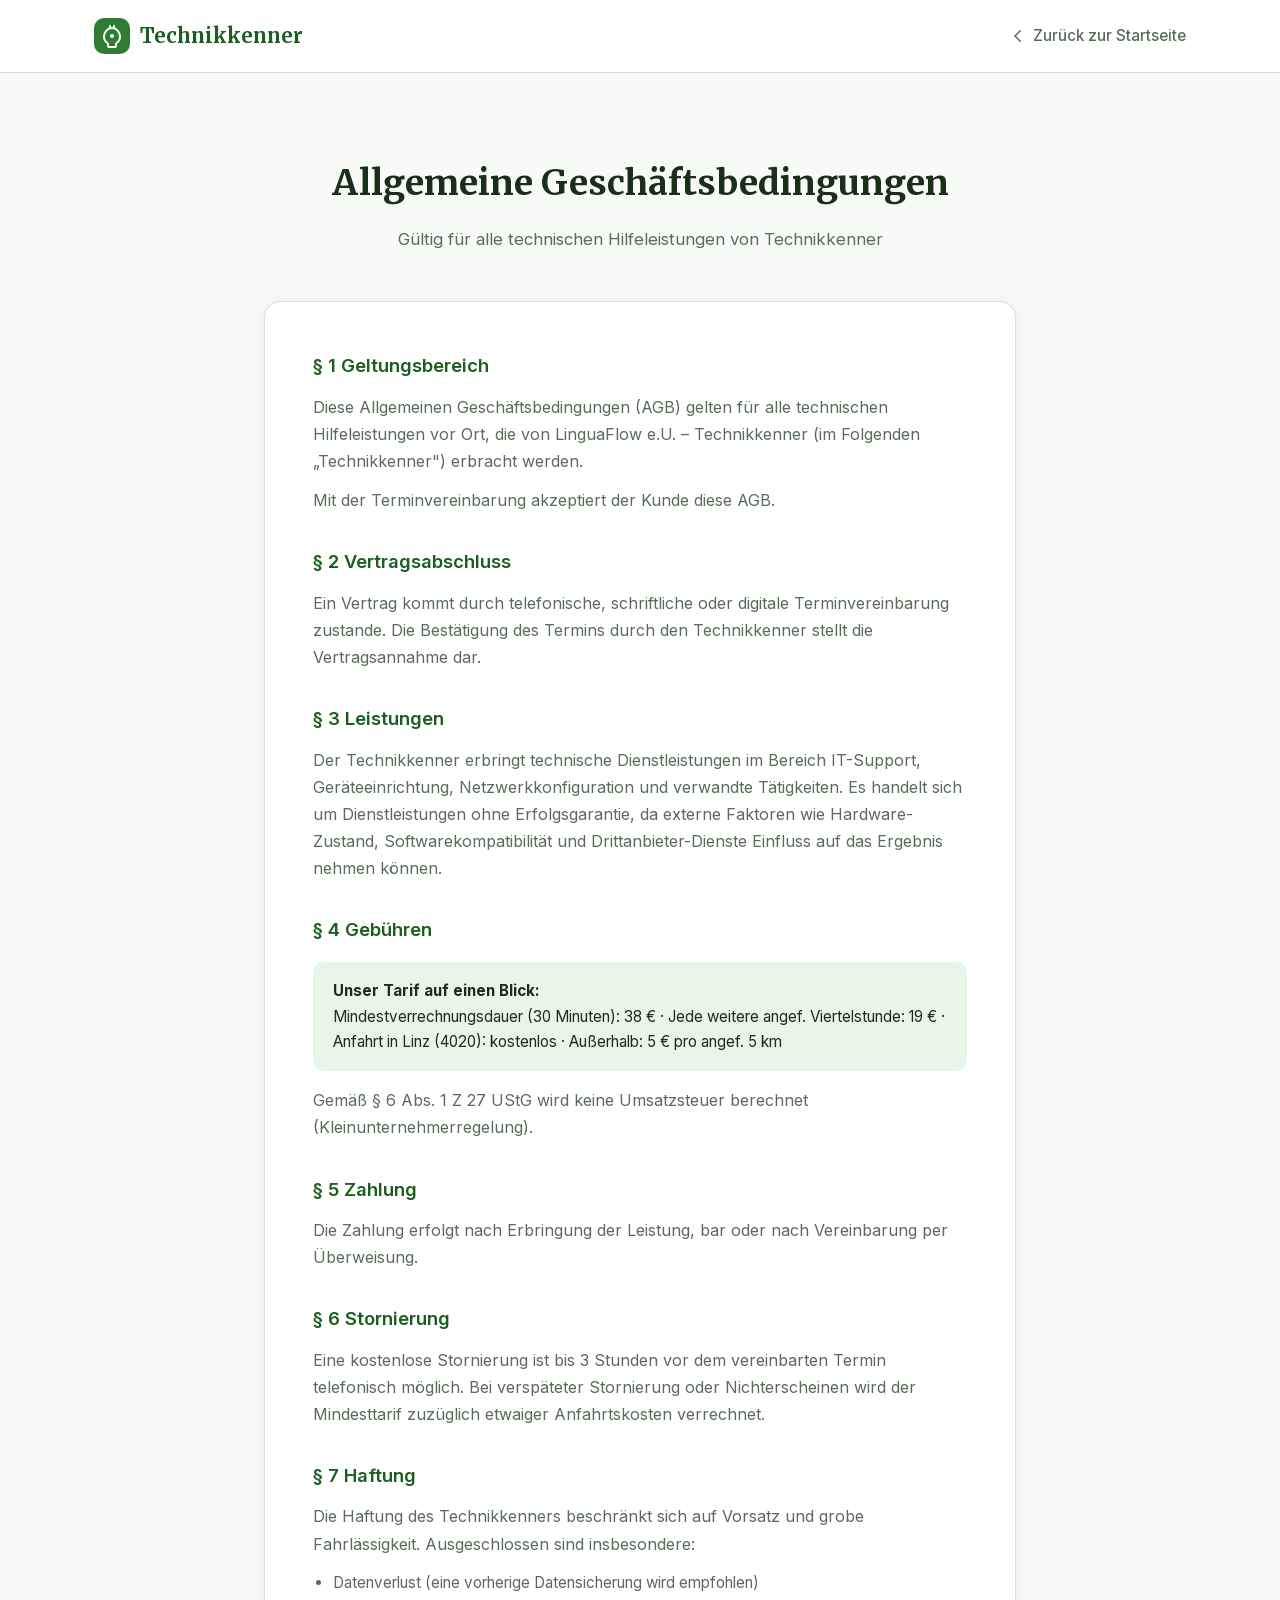
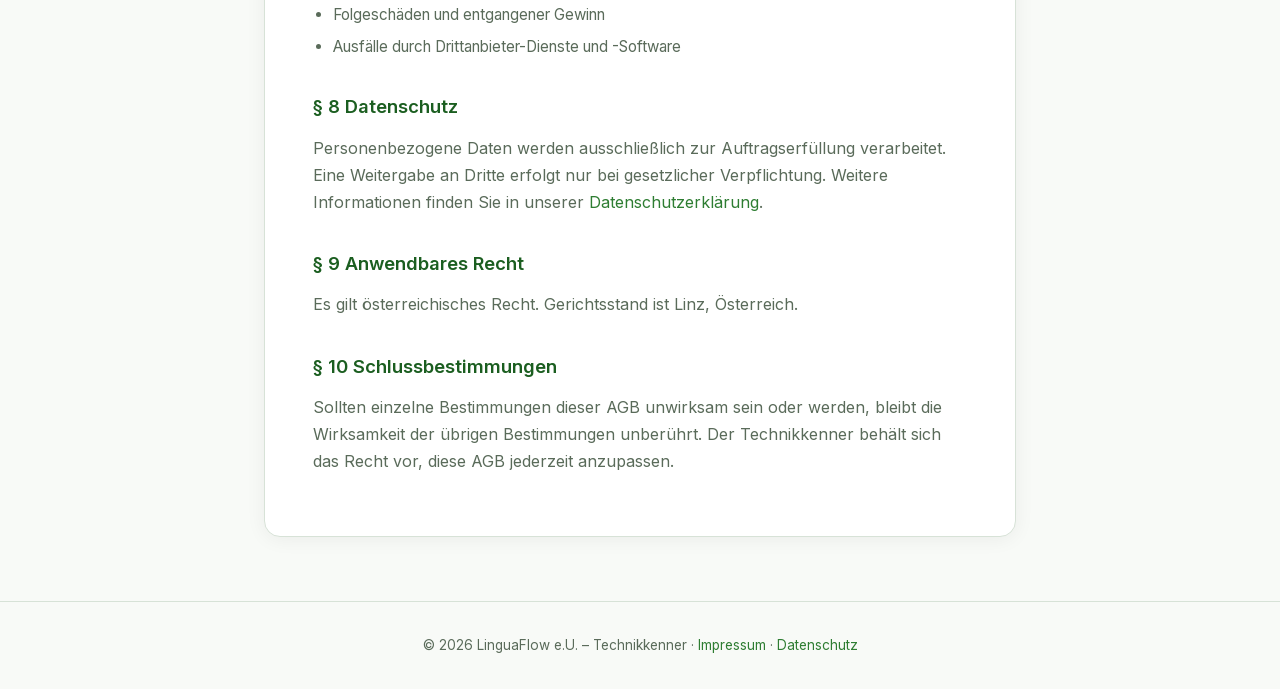
==== commit f26f424f: "Pricing: state 30-minute minimum billing duration / Tarif: Mindestverrechnungsdauer 30 Minuten angeg" ====
--- a/agb.html
+++ b/agb.html
@@ -86,7 +86,7 @@
         <h2>§ 4 Gebühren</h2>
         <div class="highlight-box">
             <strong>Unser Tarif auf einen Blick:</strong><br>
-            Mindestverrechnungsdauer: 38 € · Jede weitere angef. Viertelstunde: 19 € · Anfahrt in Linz (4020): kostenlos · Außerhalb: 5 € pro angef. 5 km
+            Mindestverrechnungsdauer (30 Minuten): 38 € · Jede weitere angef. Viertelstunde: 19 € · Anfahrt in Linz (4020): kostenlos · Außerhalb: 5 € pro angef. 5 km
         </div>
         <p>Gemäß § 6 Abs. 1 Z 27 UStG wird keine Umsatzsteuer berechnet (Kleinunternehmerregelung).</p>
 
